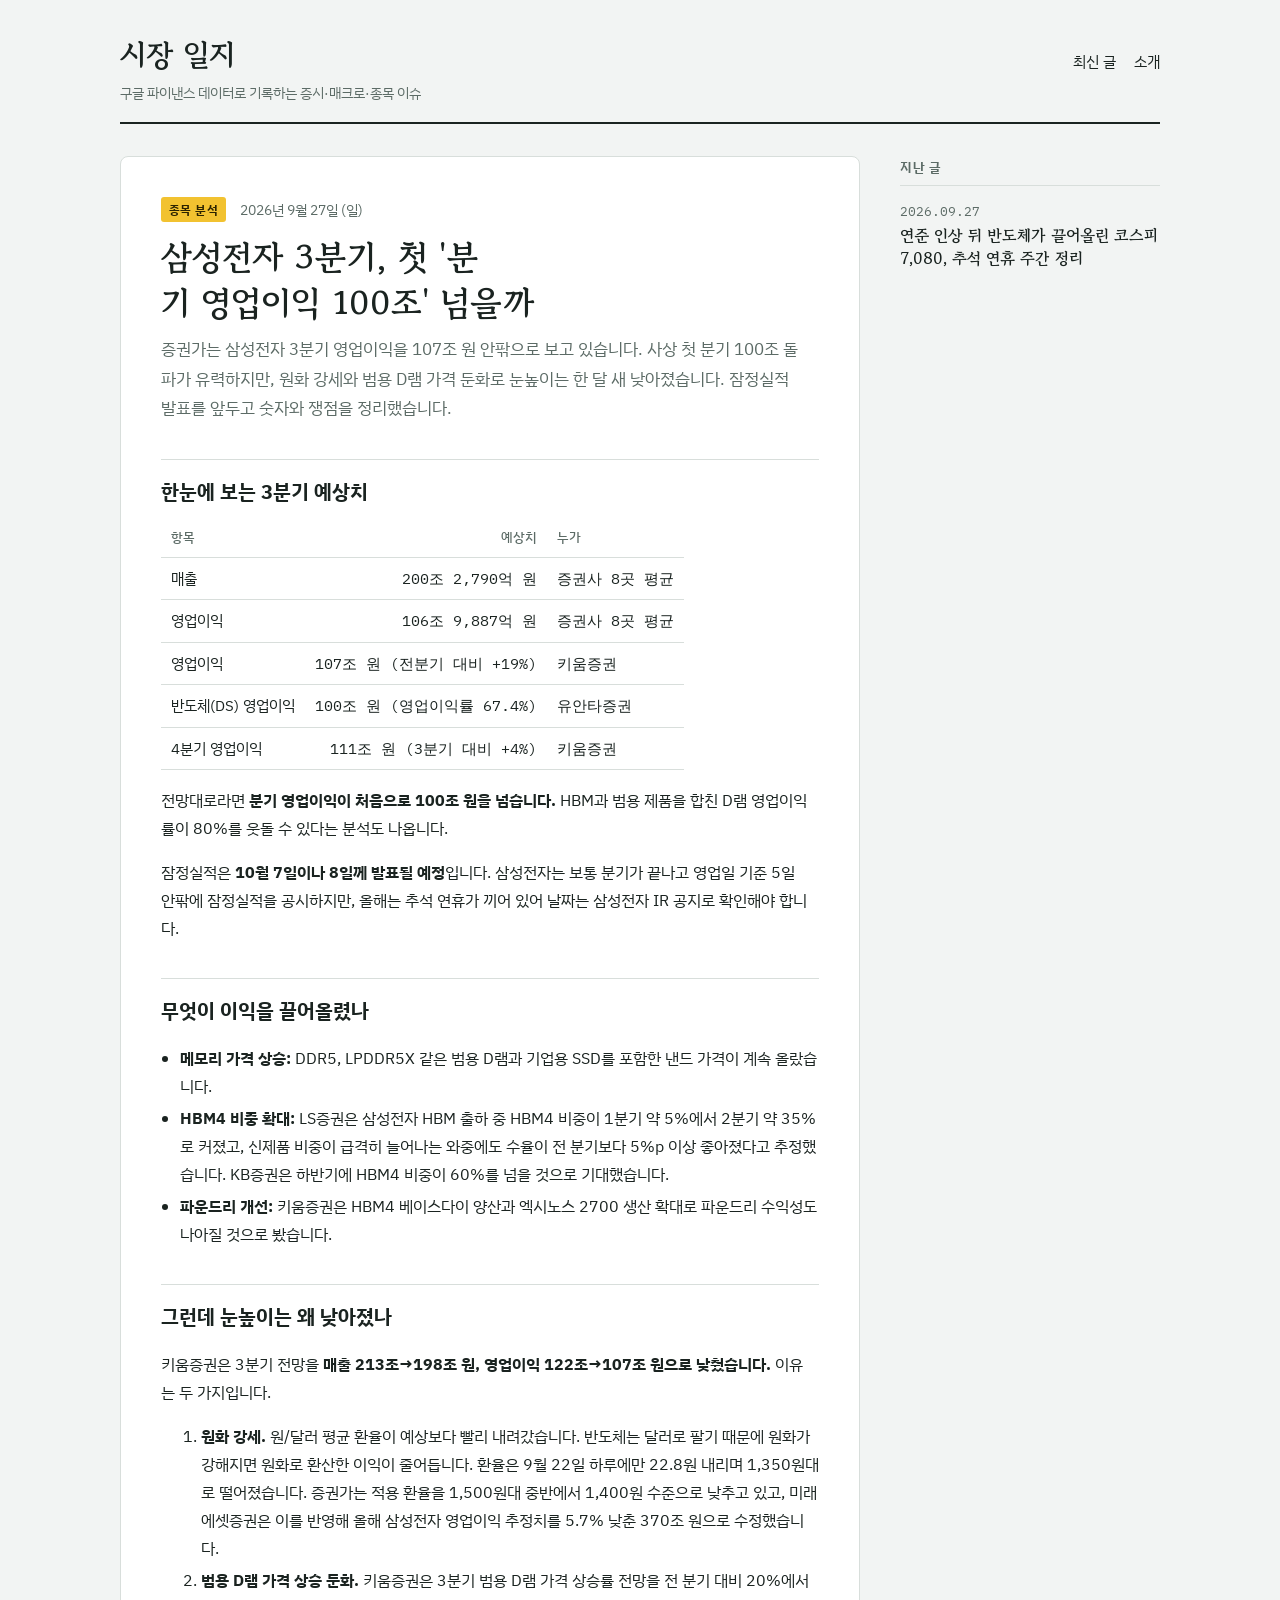
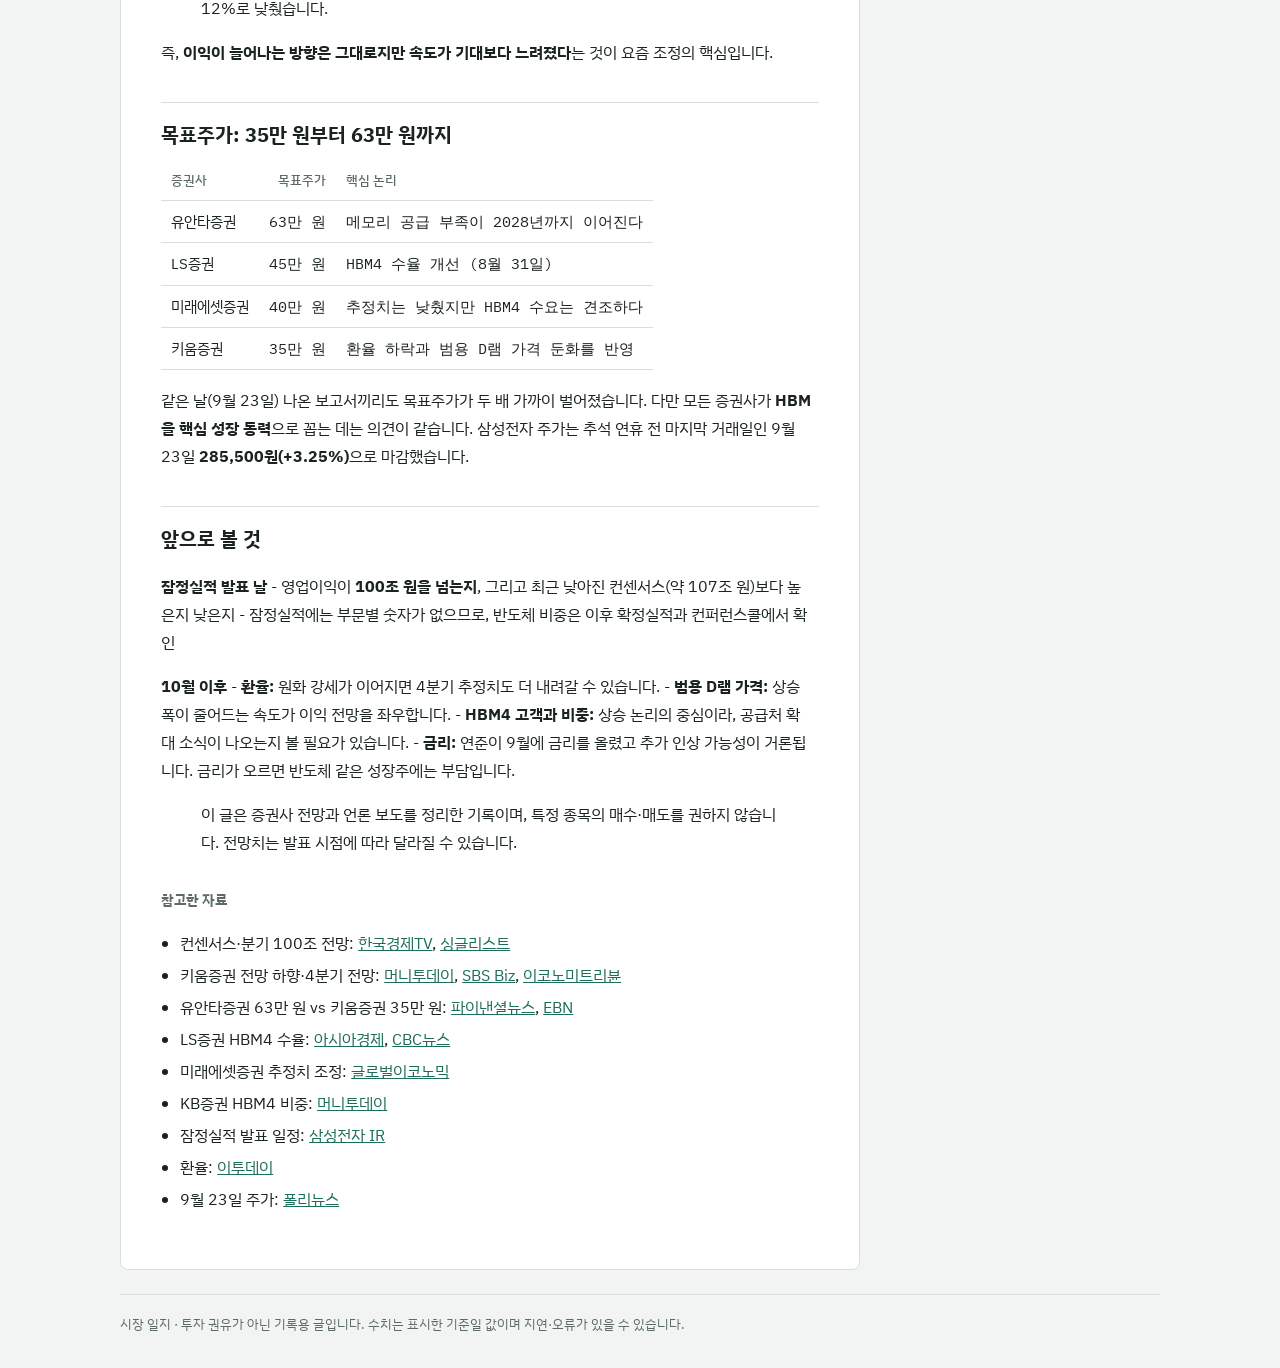
==== posts/2026-09-27-samsung-q3-preview.html @ 57e97c51 "새 글: 삼성전자 3분기 실적 예상치와 앞으로 볼 것 같은 날짜 글은 앞머리 order 값으로 순서를 정하도록 생성기 수정.  Co-Authored-By: Claude Opus 5" ====
<!doctype html>
<html lang="ko">
<head>
<meta charset="utf-8">
<meta name="viewport" content="width=device-width, initial-scale=1">
<title>삼성전자 3분기, 첫 &#x27;분기 영업이익 100조&#x27; 넘을까 · 시장 일지</title>
<link rel="preconnect" href="https://fonts.googleapis.com">
<link rel="preconnect" href="https://fonts.gstatic.com" crossorigin>
<link rel="stylesheet" href="https://fonts.googleapis.com/css2?family=Gowun+Batang:wght@400;700&family=IBM+Plex+Sans+KR:wght@400;500;700&family=IBM+Plex+Mono:wght@400;500&display=swap">
<link rel="stylesheet" href="../assets/style.css">
</head>
<body>
<div class="wrap">
  <header class="site">
    <a class="brand" href="../index.html">시장 일지<small>구글 파이낸스 데이터로 기록하는 증시·매크로·종목 이슈</small></a>
    <nav aria-label="사이트 메뉴">
      <a href="../index.html">최신 글</a>
      <a href="../about.html">소개</a>
    </nav>
  </header>
  <div class="layout">
  <article class="post">
    <div class="meta"><span class="cat">종목 분석</span><time datetime="2026-09-27">2026년 9월 27일 (일)</time></div>
    <h1>삼성전자 3분기, 첫 &#x27;분기 영업이익 100조&#x27; 넘을까</h1>
    <p class="lede">증권가는 삼성전자 3분기 영업이익을 107조 원 안팎으로 보고 있습니다. 사상 첫 분기 100조 돌파가 유력하지만, 원화 강세와 범용 D램 가격 둔화로 눈높이는 한 달 새 낮아졌습니다. 잠정실적 발표를 앞두고 숫자와 쟁점을 정리했습니다.</p>
    <div class="body"><h2>한눈에 보는 3분기 예상치</h2>
<table>
<thead>
<tr>
<th>항목</th>
<th style="text-align: right;">예상치</th>
<th>누가</th>
</tr>
</thead>
<tbody>
<tr>
<td>매출</td>
<td style="text-align: right;">200조 2,790억 원</td>
<td>증권사 8곳 평균</td>
</tr>
<tr>
<td>영업이익</td>
<td style="text-align: right;">106조 9,887억 원</td>
<td>증권사 8곳 평균</td>
</tr>
<tr>
<td>영업이익</td>
<td style="text-align: right;">107조 원 (전분기 대비 +19%)</td>
<td>키움증권</td>
</tr>
<tr>
<td>반도체(DS) 영업이익</td>
<td style="text-align: right;">100조 원 (영업이익률 67.4%)</td>
<td>유안타증권</td>
</tr>
<tr>
<td>4분기 영업이익</td>
<td style="text-align: right;">111조 원 (3분기 대비 +4%)</td>
<td>키움증권</td>
</tr>
</tbody>
</table>
<p>전망대로라면 <strong>분기 영업이익이 처음으로 100조 원을 넘습니다.</strong> HBM과 범용 제품을 합친 D램 영업이익률이 80%를 웃돌 수 있다는 분석도 나옵니다.</p>
<p>잠정실적은 <strong>10월 7일이나 8일께 발표될 예정</strong>입니다. 삼성전자는 보통 분기가 끝나고 영업일 기준 5일 안팎에 잠정실적을 공시하지만, 올해는 추석 연휴가 끼어 있어 날짜는 삼성전자 IR 공지로 확인해야 합니다.</p>
<h2>무엇이 이익을 끌어올렸나</h2>
<ul>
<li><strong>메모리 가격 상승:</strong> DDR5, LPDDR5X 같은 범용 D램과 기업용 SSD를 포함한 낸드 가격이 계속 올랐습니다.</li>
<li><strong>HBM4 비중 확대:</strong> LS증권은 삼성전자 HBM 출하 중 HBM4 비중이 1분기 약 5%에서 2분기 약 35%로 커졌고, 신제품 비중이 급격히 늘어나는 와중에도 수율이 전 분기보다 5%p 이상 좋아졌다고 추정했습니다. KB증권은 하반기에 HBM4 비중이 60%를 넘을 것으로 기대했습니다.</li>
<li><strong>파운드리 개선:</strong> 키움증권은 HBM4 베이스다이 양산과 엑시노스 2700 생산 확대로 파운드리 수익성도 나아질 것으로 봤습니다.</li>
</ul>
<h2>그런데 눈높이는 왜 낮아졌나</h2>
<p>키움증권은 3분기 전망을 <strong>매출 213조→198조 원, 영업이익 122조→107조 원으로 낮췄습니다.</strong> 이유는 두 가지입니다.</p>
<ol>
<li><strong>원화 강세.</strong> 원/달러 평균 환율이 예상보다 빨리 내려갔습니다. 반도체는 달러로 팔기 때문에 원화가 강해지면 원화로 환산한 이익이 줄어듭니다. 환율은 9월 22일 하루에만 22.8원 내리며 1,350원대로 떨어졌습니다. 증권가는 적용 환율을 1,500원대 중반에서 1,400원 수준으로 낮추고 있고, 미래에셋증권은 이를 반영해 올해 삼성전자 영업이익 추정치를 5.7% 낮춘 370조 원으로 수정했습니다.</li>
<li><strong>범용 D램 가격 상승 둔화.</strong> 키움증권은 3분기 범용 D램 가격 상승률 전망을 전 분기 대비 20%에서 12%로 낮췄습니다.</li>
</ol>
<p>즉, <strong>이익이 늘어나는 방향은 그대로지만 속도가 기대보다 느려졌다</strong>는 것이 요즘 조정의 핵심입니다.</p>
<h2>목표주가: 35만 원부터 63만 원까지</h2>
<table>
<thead>
<tr>
<th>증권사</th>
<th style="text-align: right;">목표주가</th>
<th>핵심 논리</th>
</tr>
</thead>
<tbody>
<tr>
<td>유안타증권</td>
<td style="text-align: right;">63만 원</td>
<td>메모리 공급 부족이 2028년까지 이어진다</td>
</tr>
<tr>
<td>LS증권</td>
<td style="text-align: right;">45만 원</td>
<td>HBM4 수율 개선 (8월 31일)</td>
</tr>
<tr>
<td>미래에셋증권</td>
<td style="text-align: right;">40만 원</td>
<td>추정치는 낮췄지만 HBM4 수요는 견조하다</td>
</tr>
<tr>
<td>키움증권</td>
<td style="text-align: right;">35만 원</td>
<td>환율 하락과 범용 D램 가격 둔화를 반영</td>
</tr>
</tbody>
</table>
<p>같은 날(9월 23일) 나온 보고서끼리도 목표주가가 두 배 가까이 벌어졌습니다. 다만 모든 증권사가 <strong>HBM을 핵심 성장 동력</strong>으로 꼽는 데는 의견이 같습니다. 삼성전자 주가는 추석 연휴 전 마지막 거래일인 9월 23일 <strong>285,500원(+3.25%)</strong>으로 마감했습니다.</p>
<h2>앞으로 볼 것</h2>
<p><strong>잠정실적 발표 날</strong>
- 영업이익이 <strong>100조 원을 넘는지</strong>, 그리고 최근 낮아진 컨센서스(약 107조 원)보다 높은지 낮은지
- 잠정실적에는 부문별 숫자가 없으므로, 반도체 비중은 이후 확정실적과 컨퍼런스콜에서 확인</p>
<p><strong>10월 이후</strong>
- <strong>환율:</strong> 원화 강세가 이어지면 4분기 추정치도 더 내려갈 수 있습니다.
- <strong>범용 D램 가격:</strong> 상승 폭이 줄어드는 속도가 이익 전망을 좌우합니다.
- <strong>HBM4 고객과 비중:</strong> 상승 논리의 중심이라, 공급처 확대 소식이 나오는지 볼 필요가 있습니다.
- <strong>금리:</strong> 연준이 9월에 금리를 올렸고 추가 인상 가능성이 거론됩니다. 금리가 오르면 반도체 같은 성장주에는 부담입니다.</p>
<blockquote>
<p>이 글은 증권사 전망과 언론 보도를 정리한 기록이며, 특정 종목의 매수·매도를 권하지 않습니다. 전망치는 발표 시점에 따라 달라질 수 있습니다.</p>
</blockquote>
<h3>참고한 자료</h3>
<ul>
<li>컨센서스·분기 100조 전망: <a href="https://www.wowtv.co.kr/NewsCenter/News/Read?articleId=A202609270003">한국경제TV</a>, <a href="https://www.slist.kr/news/articleView.html?idxno=768942">싱글리스트</a></li>
<li>키움증권 전망 하향·4분기 전망: <a href="https://www.mt.co.kr/stock/2026/09/23/2026092308381066303">머니투데이</a>, <a href="https://biz.sbs.co.kr/article/20000336427">SBS Biz</a>, <a href="https://www.economytribune.co.kr/news/articleView.html?idxno=3903981">이코노미트리뷴</a></li>
<li>유안타증권 63만 원 vs 키움증권 35만 원: <a href="https://www.fnnews.com/news/202609230927172055">파이낸셜뉴스</a>, <a href="https://www.ebn.co.kr/news/articleView.html?idxno=1725546">EBN</a></li>
<li>LS증권 HBM4 수율: <a href="https://view.asiae.co.kr/article/2026083114073110578">아시아경제</a>, <a href="https://www.cbci.co.kr/news/articleView.html?idxno=602599">CBC뉴스</a></li>
<li>미래에셋증권 추정치 조정: <a href="https://www.g-enews.com/article/Securities/2026/09/202609071502542834923c501012_1">글로벌이코노믹</a></li>
<li>KB증권 HBM4 비중: <a href="https://www.mt.co.kr/stock/2026/09/27/2026092715152610581">머니투데이</a></li>
<li>잠정실적 발표 일정: <a href="https://www.samsung.com/sec/ir/financial-information/earnings-release/">삼성전자 IR</a></li>
<li>환율: <a href="https://www.etoday.co.kr/news/view/2628696">이투데이</a></li>
<li>9월 23일 주가: <a href="https://www.polinews.co.kr/news/articleView.html?idxno=743996">폴리뉴스</a></li>
</ul></div>
  </article>
  <aside>
    <section>
      <h3>지난 글</h3>
      <ul class="posts">
      <li><time datetime="2026-09-27">2026.09.27</time><a href="../posts/2026-09-27-chuseok-week.html">연준 인상 뒤 반도체가 끌어올린 코스피 7,080, 추석 연휴 주간 정리</a></li>
      </ul>
    </section>
  </aside>
  </div>
  <footer>시장 일지 · 투자 권유가 아닌 기록용 글입니다. 수치는 표시한 기준일 값이며 지연·오류가 있을 수 있습니다.</footer>
</div>
</body>
</html>
---- assets/style.css ----
:root {
  --ground: #F2F4F3;
  --paper: #FFFFFF;
  --ink: #1A2320;
  --muted: #5C6B66;
  --line: #D8DEDB;
  --accent: #1C6E5A;
  --tag: #F2C230;
  --tag-ink: #2B2300;
  --serif: "Gowun Batang", "Nanum Myeongjo", "AppleMyungjo", serif;
  --sans: "IBM Plex Sans KR", "Apple SD Gothic Neo", "Malgun Gothic", system-ui, sans-serif;
  --mono: "IBM Plex Mono", ui-monospace, Menlo, monospace;
  color-scheme: light;
}
@media (prefers-color-scheme: dark) {
  :root {
    color-scheme: dark;
    --ground: #111715; --paper: #18201D; --ink: #E4ECE8; --muted: #93A39D; --line: #2B3632;
    --accent: #5CC2A3; --tag: #E8BC2E; --tag-ink: #231C00;
  }
}

* { box-sizing: border-box; }
body { margin: 0; background: var(--ground); color: var(--ink); font-family: var(--sans); font-size: 16px; line-height: 1.75; padding-inline: 16px; }
.wrap { max-width: 1040px; margin: 0 auto; }
a { color: var(--accent); }

header.site { display: flex; flex-wrap: wrap; align-items: baseline; justify-content: space-between; gap: 8px 24px; padding-block: 28px 18px; border-bottom: 2px solid var(--ink); }
.brand { font-family: var(--serif); font-weight: 700; font-size: 30px; color: var(--ink); text-decoration: none; }
.brand small { display: block; font-family: var(--sans); font-weight: 400; font-size: 13.5px; color: var(--muted); }
nav { display: flex; gap: 18px; font-size: 14.5px; }
nav a { color: var(--ink); text-decoration: none; border-bottom: 1px solid transparent; }
nav a:hover, nav a:focus-visible { border-bottom-color: var(--accent); outline: none; }

.layout { display: grid; grid-template-columns: minmax(0, 1fr) 260px; gap: 40px; padding-block: 32px 24px; }
.layout:not(:has(aside)) { grid-template-columns: minmax(0, 1fr); max-width: 760px; }
@media (max-width: 820px) { .layout { grid-template-columns: 1fr; } }

.post { background: var(--paper); border: 1px solid var(--line); border-radius: 8px; padding: clamp(20px, 4vw, 40px); min-width: 0; }
.meta { display: flex; flex-wrap: wrap; gap: 6px 14px; align-items: center; font-size: 13.5px; color: var(--muted); }
.cat { background: var(--tag); color: var(--tag-ink); font-weight: 700; font-size: 12px; letter-spacing: 0.04em; padding: 2px 8px; border-radius: 3px; }
.post h1 { font-family: var(--serif); font-size: clamp(25px, 4vw, 34px); line-height: 1.35; margin: 12px 0 8px; text-wrap: balance; }
.lede { font-size: 17px; color: var(--muted); margin: 0 0 8px; max-width: 64ch; }
.body p, .body li { max-width: 65ch; }
.body h2 { font-size: 20px; margin: 36px 0 10px; padding-top: 14px; border-top: 1px solid var(--line); }
.body h3 { font-size: 14px; letter-spacing: 0.04em; color: var(--muted); margin: 32px 0 6px; }
.body ul { padding-left: 1.2em; }
.body li { margin-block: 4px; }

.body table { border-collapse: collapse; width: 100%; font-size: 14.5px; display: block; overflow-x: auto; }
.body th, .body td { padding: 8px 10px; border-bottom: 1px solid var(--line); white-space: nowrap; }
.body th { font-size: 12.5px; color: var(--muted); font-weight: 500; text-align: left; }
.body td { font-variant-numeric: tabular-nums; }
.body td:nth-child(2), .body td:nth-child(3) { font-family: var(--mono); }

aside h3 { font-size: 13px; letter-spacing: 0.06em; color: var(--muted); margin: 0 0 10px; border-bottom: 1px solid var(--line); padding-bottom: 6px; }
.posts { list-style: none; margin: 0; padding: 0; display: flex; flex-direction: column; gap: 14px; }
.posts a { display: block; color: var(--ink); text-decoration: none; font-family: var(--serif); font-weight: 700; line-height: 1.45; }
.posts a:hover, .posts a:focus-visible { color: var(--accent); outline: none; }
.posts time { font-size: 12.5px; color: var(--muted); font-family: var(--mono); }

.more { font-size: 14px; margin: 0 0 24px; }
footer { border-top: 1px solid var(--line); padding-block: 18px 32px; font-size: 13px; color: var(--muted); }
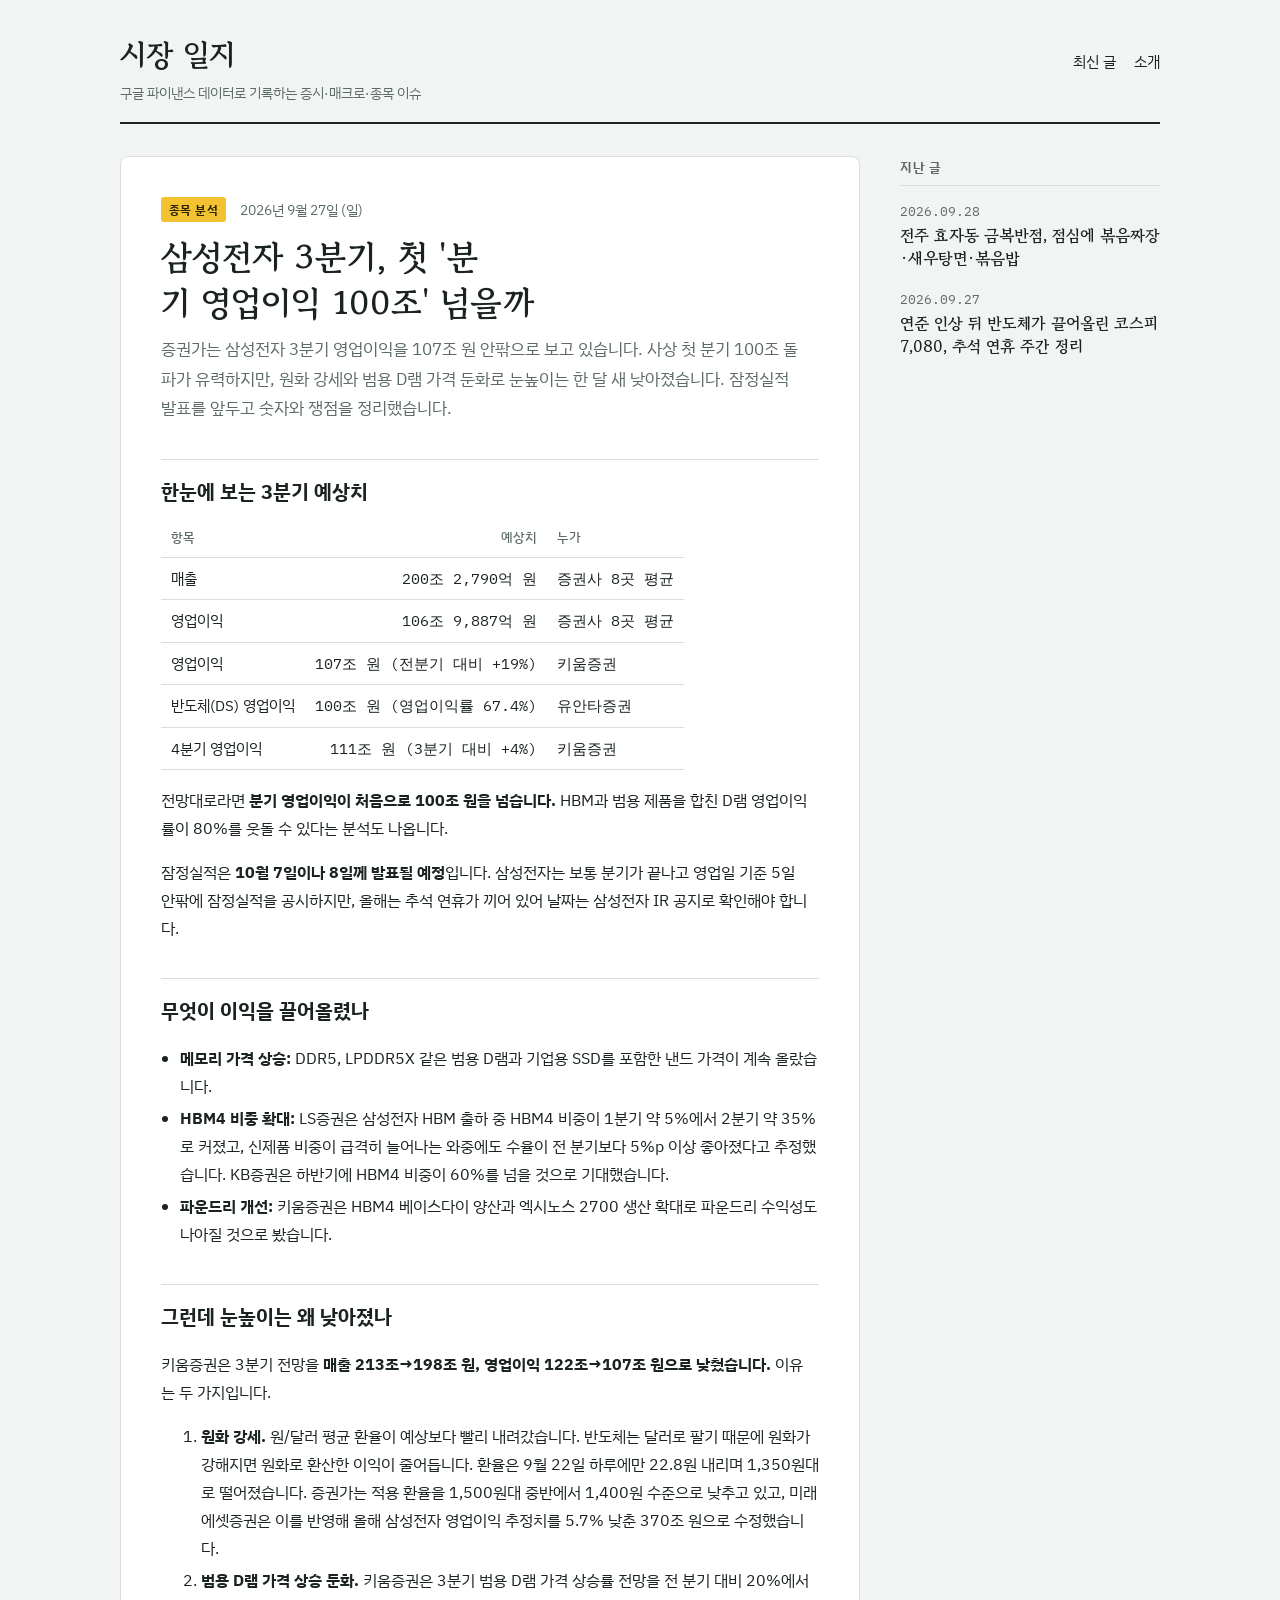
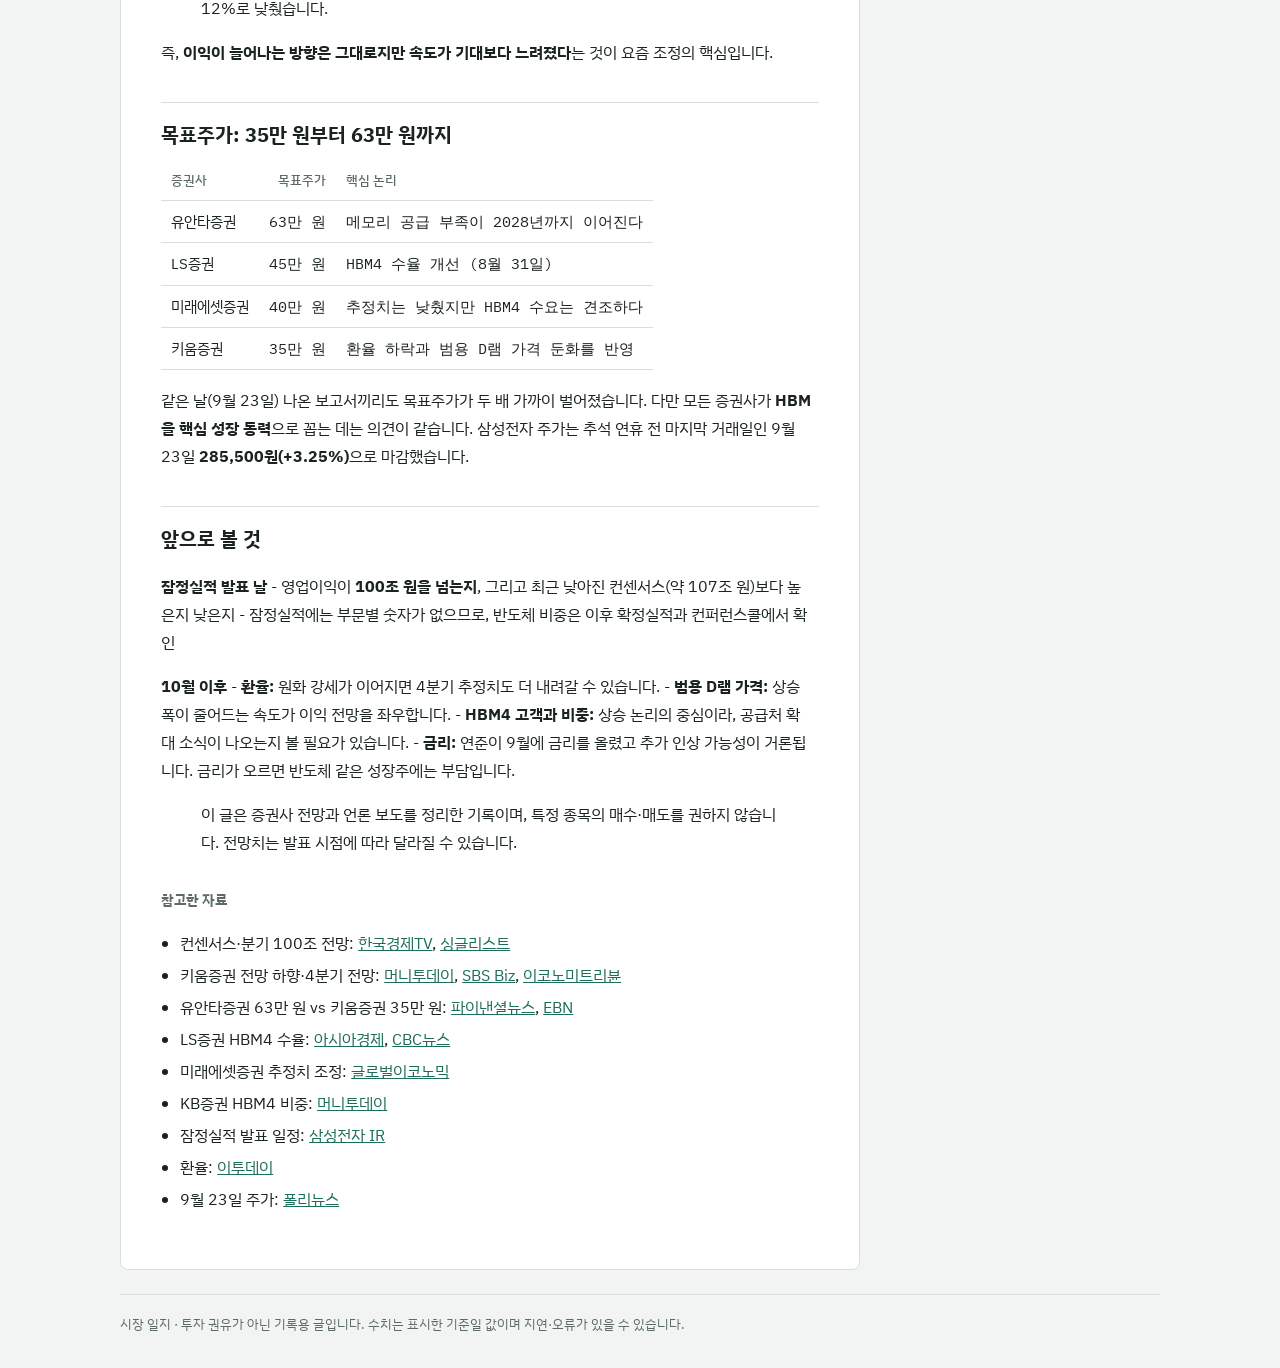
==== commit ea7099a2: "새 글: 전주 효자동 금복반점 점심 리뷰 본문 사진을 넣을 수 있도록 글 이미지 스타일 추가.  Co-Authored-By: Claude Opus 5.5 <noreply@anthr" ====
--- a/posts/2026-09-27-samsung-q3-preview.html
+++ b/posts/2026-09-27-samsung-q3-preview.html
@@ -137,6 +137,7 @@
     <section>
       <h3>지난 글</h3>
       <ul class="posts">
+      <li><time datetime="2026-09-28">2026.09.28</time><a href="../posts/2026-09-28-geumbok-banjeom.html">전주 효자동 금복반점, 점심에 볶음짜장·새우탕면·볶음밥</a></li>
       <li><time datetime="2026-09-27">2026.09.27</time><a href="../posts/2026-09-27-chuseok-week.html">연준 인상 뒤 반도체가 끌어올린 코스피 7,080, 추석 연휴 주간 정리</a></li>
       </ul>
     </section>
--- a/assets/style.css
+++ b/assets/style.css
@@ -61,3 +61,5 @@
 
 .more { font-size: 14px; margin: 0 0 24px; }
 footer { border-top: 1px solid var(--line); padding-block: 18px 32px; font-size: 13px; color: var(--muted); }
+
+.body img { display: block; max-width: 100%; height: auto; max-height: 560px; margin: 16px 0 10px; border-radius: 6px; }
